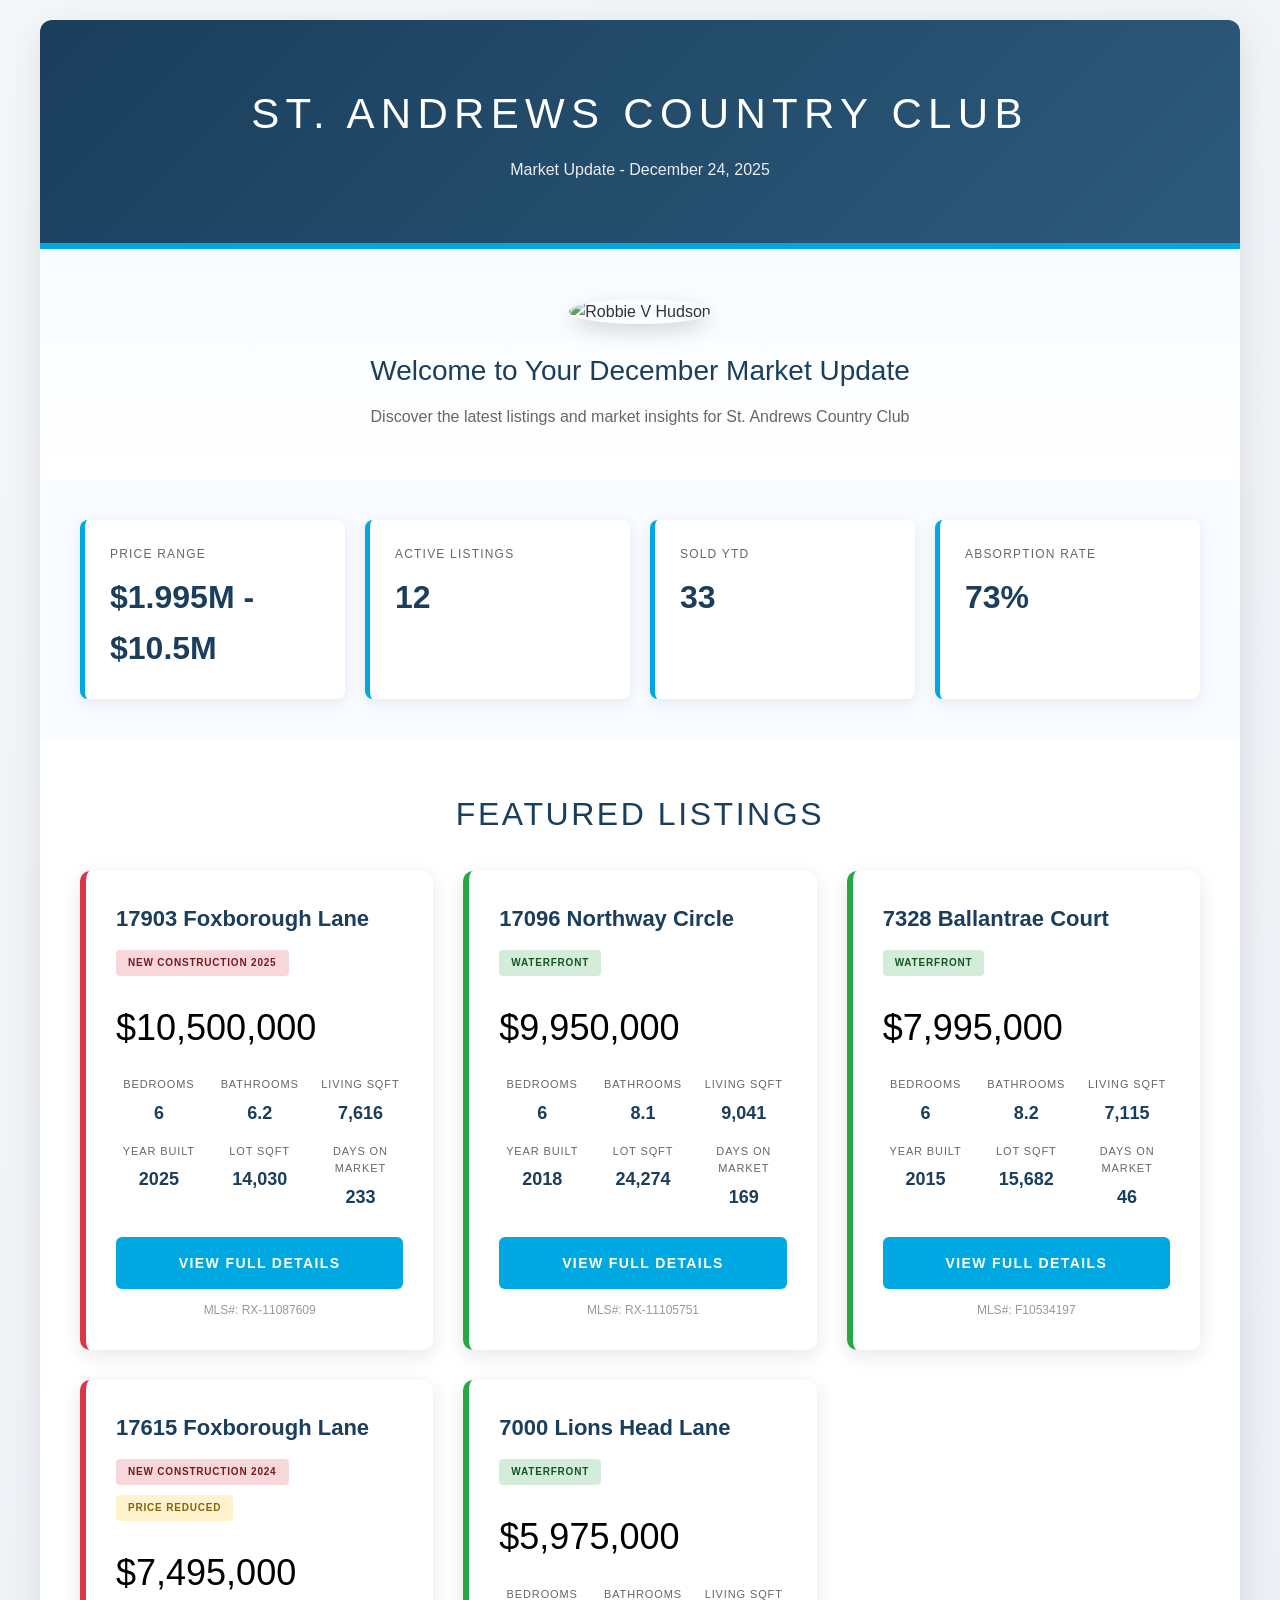
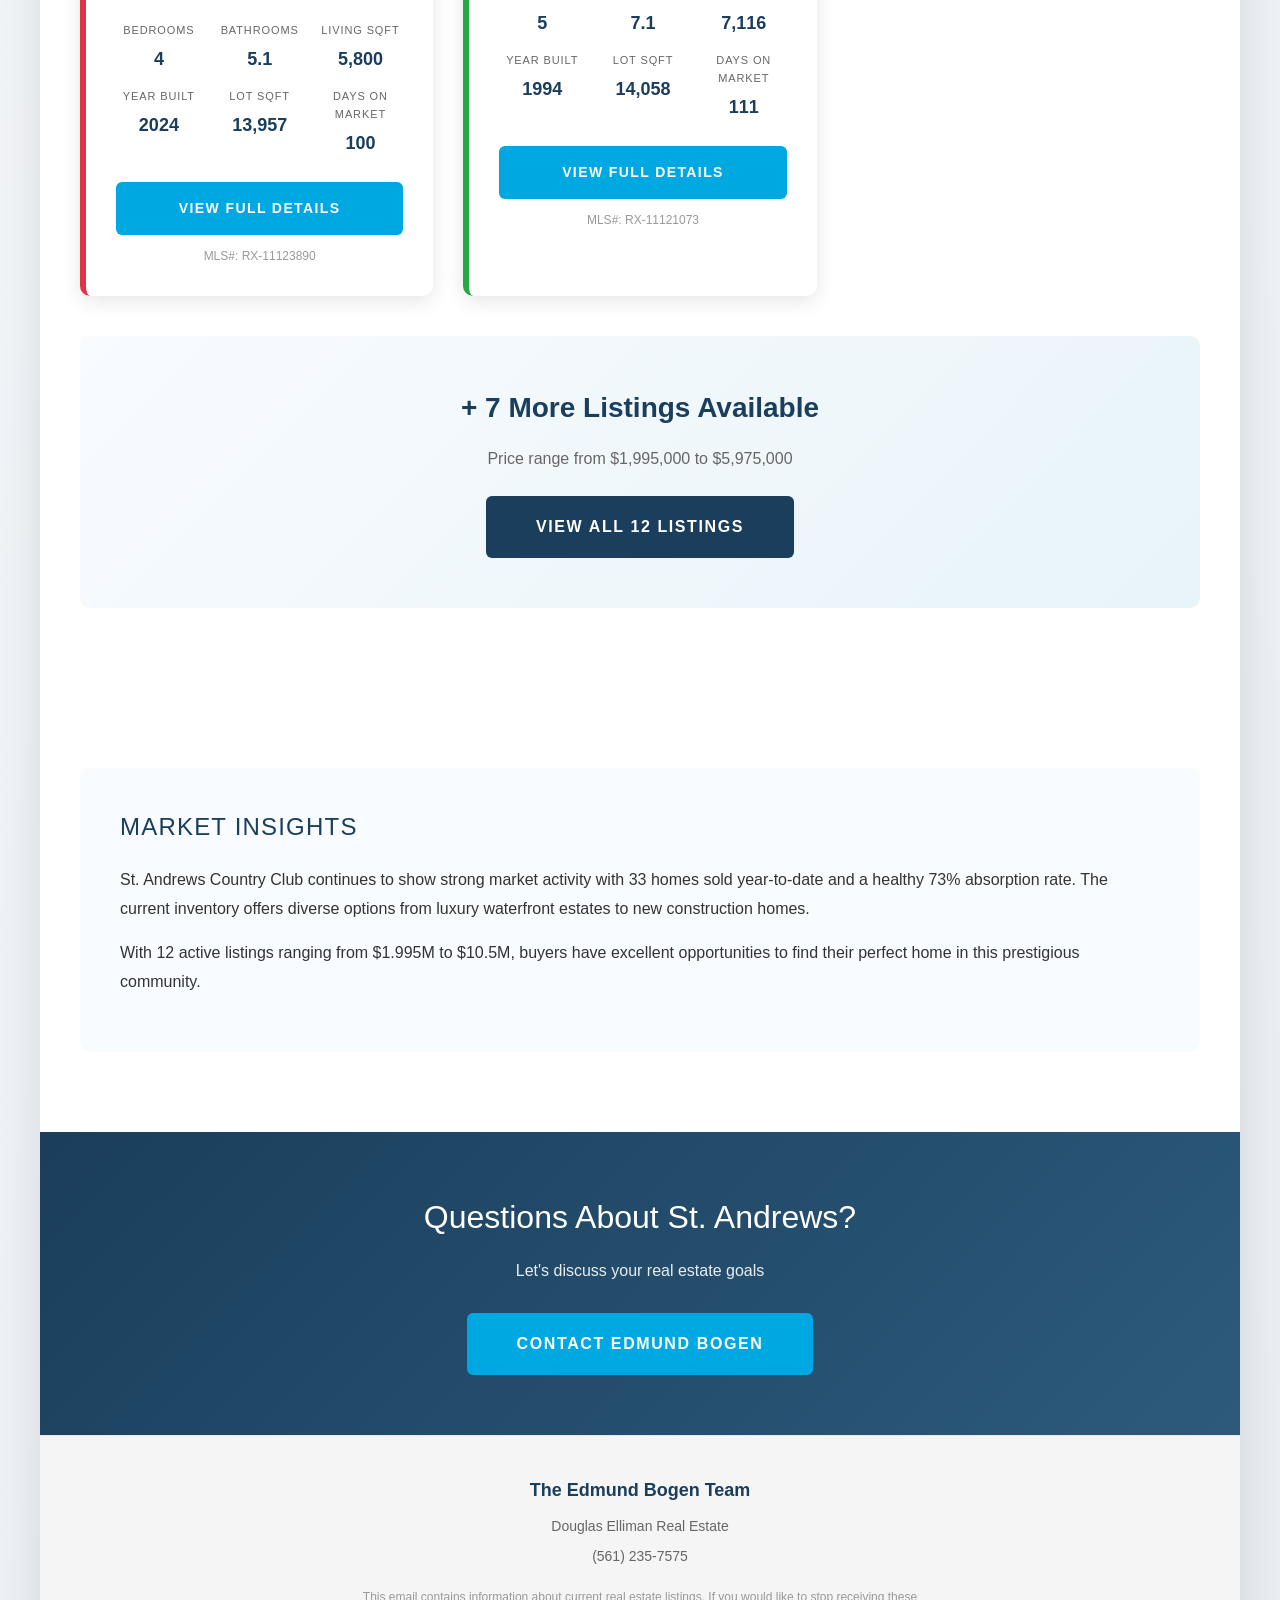
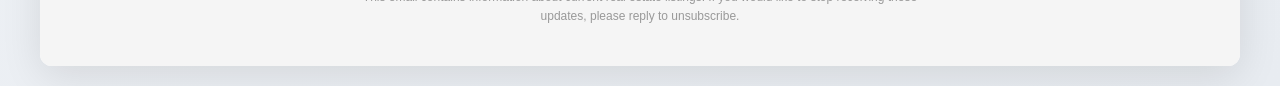
==== docs/index.html @ d5a3d848 "Add docs folder for GitHub Pages hosting" ====
<!DOCTYPE html>
<html lang="en">
<head>
    <meta charset="UTF-8">
    <meta name="viewport" content="width=device-width, initial-scale=1.0">
    <title>St. Andrews Country Club - December Market Update | Edmund Bogen Team</title>
    <style>
        * {
            margin: 0;
            padding: 0;
            box-sizing: border-box;
        }

        body {
            font-family: -apple-system, BlinkMacSystemFont, 'Segoe UI', Roboto, 'Helvetica Neue', Arial, sans-serif;
            background: linear-gradient(135deg, #f5f7fa 0%, #e8ecf1 100%);
            color: #333;
            line-height: 1.6;
            padding: 20px;
        }

        .container {
            max-width: 1200px;
            margin: 0 auto;
            background: #ffffff;
            box-shadow: 0 10px 40px rgba(0,0,0,0.1);
            border-radius: 12px;
            overflow: hidden;
        }

        header {
            background: linear-gradient(135deg, #1a3e5c 0%, #2d5a7b 100%);
            color: #ffffff;
            padding: 60px 40px;
            text-align: center;
            border-bottom: 6px solid #00a8e1;
        }

        header h1 {
            font-size: 42px;
            font-weight: 300;
            text-transform: uppercase;
            letter-spacing: 0.15em;
            margin-bottom: 10px;
        }

        header p {
            font-size: 16px;
            opacity: 0.9;
        }

        .hero {
            background: linear-gradient(to bottom, #f8fbff 0%, #ffffff 100%);
            padding: 50px 40px;
            text-align: center;
        }

        .hero img {
            width: 200px;
            height: 200px;
            border-radius: 50%;
            object-fit: cover;
            margin-bottom: 25px;
            box-shadow: 0 8px 20px rgba(0,0,0,0.15);
        }

        .hero h2 {
            color: #1a3e5c;
            font-size: 28px;
            font-weight: 500;
            margin-bottom: 10px;
        }

        .hero p {
            color: #666;
            font-size: 16px;
        }

        .stats {
            display: grid;
            grid-template-columns: repeat(auto-fit, minmax(250px, 1fr));
            gap: 20px;
            padding: 40px;
            background: #f8fbff;
        }

        .stat-card {
            background: #ffffff;
            padding: 25px;
            border-radius: 8px;
            border-left: 5px solid #00a8e1;
            box-shadow: 0 4px 15px rgba(0,0,0,0.08);
            transition: transform 0.3s ease, box-shadow 0.3s ease;
        }

        .stat-card:hover {
            transform: translateY(-5px);
            box-shadow: 0 8px 25px rgba(0,0,0,0.12);
        }

        .stat-label {
            color: #666;
            font-size: 12px;
            text-transform: uppercase;
            letter-spacing: 0.1em;
            margin-bottom: 8px;
        }

        .stat-value {
            color: #1a3e5c;
            font-size: 32px;
            font-weight: 600;
        }

        .section {
            padding: 50px 40px;
        }

        .section-title {
            color: #1a3e5c;
            font-size: 32px;
            font-weight: 500;
            text-transform: uppercase;
            letter-spacing: 0.08em;
            margin-bottom: 30px;
            text-align: center;
        }

        .listings {
            display: grid;
            grid-template-columns: repeat(auto-fit, minmax(350px, 1fr));
            gap: 30px;
            margin-bottom: 40px;
        }

        .listing-card {
            background: #ffffff;
            border-radius: 10px;
            overflow: hidden;
            box-shadow: 0 5px 20px rgba(0,0,0,0.1);
            transition: transform 0.3s ease, box-shadow 0.3s ease;
            border-left: 6px solid #00a8e1;
        }

        .listing-card.new-construction {
            border-left-color: #dc3545;
        }

        .listing-card.waterfront {
            border-left-color: #28a745;
        }

        .listing-card:hover {
            transform: translateY(-8px);
            box-shadow: 0 12px 35px rgba(0,0,0,0.15);
        }

        .listing-content {
            padding: 30px;
        }

        .listing-address {
            color: #1a3e5c;
            font-size: 22px;
            font-weight: 600;
            margin-bottom: 12px;
        }

        .listing-badges {
            margin-bottom: 15px;
        }

        .badge {
            display: inline-block;
            padding: 5px 12px;
            font-size: 10px;
            font-weight: 600;
            text-transform: uppercase;
            letter-spacing: 0.08em;
            border-radius: 4px;
            margin-right: 8px;
            margin-bottom: 8px;
        }

        .badge.new-construction {
            background-color: #f8d7da;
            color: #721c24;
        }

        .badge.waterfront {
            background-color: #d4edda;
            color: #155724;
        }

        .badge.price-reduced {
            background-color: #fff3cd;
            color: #856404;
        }

        .listing-price {
            color: #000000;
            font-size: 36px;
            font-weight: 300;
            margin-bottom: 20px;
        }

        .listing-details {
            display: grid;
            grid-template-columns: repeat(3, 1fr);
            gap: 15px;
            margin-bottom: 25px;
        }

        .detail {
            text-align: center;
        }

        .detail-label {
            color: #666;
            font-size: 11px;
            text-transform: uppercase;
            letter-spacing: 0.08em;
            margin-bottom: 5px;
        }

        .detail-value {
            color: #1a3e5c;
            font-size: 18px;
            font-weight: 600;
        }

        .listing-btn {
            display: block;
            width: 100%;
            background: #00a8e1;
            color: #ffffff;
            padding: 15px;
            text-align: center;
            text-decoration: none;
            font-size: 14px;
            font-weight: 600;
            text-transform: uppercase;
            letter-spacing: 0.1em;
            border-radius: 6px;
            transition: background 0.3s ease;
        }

        .listing-btn:hover {
            background: #0088b8;
        }

        .listing-mls {
            text-align: center;
            margin-top: 12px;
            color: #999;
            font-size: 12px;
        }

        .cta-section {
            background: linear-gradient(135deg, #f8fbff 0%, #e8f4f8 100%);
            text-align: center;
            padding: 50px 40px;
            border-radius: 10px;
            margin: 30px 0;
        }

        .cta-section h3 {
            color: #1a3e5c;
            font-size: 28px;
            margin-bottom: 15px;
        }

        .cta-section p {
            color: #666;
            font-size: 16px;
            margin-bottom: 25px;
        }

        .cta-btn {
            display: inline-block;
            background: #1a3e5c;
            color: #ffffff;
            padding: 18px 50px;
            text-decoration: none;
            font-size: 16px;
            font-weight: 600;
            text-transform: uppercase;
            letter-spacing: 0.1em;
            border-radius: 6px;
            transition: background 0.3s ease;
        }

        .cta-btn:hover {
            background: #2d5a7b;
        }

        .insights {
            background: #f8fbff;
            padding: 40px;
            border-radius: 10px;
            margin: 30px 0;
        }

        .insights h3 {
            color: #1a3e5c;
            font-size: 24px;
            font-weight: 500;
            margin-bottom: 20px;
            text-transform: uppercase;
            letter-spacing: 0.05em;
        }

        .insights p {
            color: #333;
            font-size: 16px;
            line-height: 1.8;
            margin-bottom: 15px;
        }

        .contact-section {
            background: linear-gradient(135deg, #1a3e5c 0%, #2d5a7b 100%);
            color: #ffffff;
            text-align: center;
            padding: 60px 40px;
        }

        .contact-section h3 {
            font-size: 32px;
            font-weight: 400;
            margin-bottom: 15px;
        }

        .contact-section p {
            font-size: 16px;
            opacity: 0.9;
            margin-bottom: 30px;
        }

        .contact-btn {
            display: inline-block;
            background: #00a8e1;
            color: #ffffff;
            padding: 18px 50px;
            text-decoration: none;
            font-size: 16px;
            font-weight: 600;
            text-transform: uppercase;
            letter-spacing: 0.1em;
            border-radius: 6px;
            transition: background 0.3s ease;
        }

        .contact-btn:hover {
            background: #0088b8;
        }

        footer {
            background: #f5f5f5;
            text-align: center;
            padding: 40px;
            border-top: 1px solid #e8e8e8;
        }

        footer .team-name {
            color: #1a3e5c;
            font-size: 18px;
            font-weight: 600;
            margin-bottom: 10px;
        }

        footer .company,
        footer .phone {
            color: #666;
            font-size: 14px;
            margin-bottom: 8px;
        }

        footer .disclaimer {
            color: #999;
            font-size: 12px;
            line-height: 1.6;
            margin-top: 20px;
            max-width: 600px;
            margin-left: auto;
            margin-right: auto;
        }

        @media (max-width: 768px) {
            header h1 {
                font-size: 28px;
            }

            .section-title {
                font-size: 24px;
            }

            .listings {
                grid-template-columns: 1fr;
            }

            .stats {
                grid-template-columns: 1fr;
            }

            .listing-details {
                grid-template-columns: repeat(2, 1fr);
            }

            .section {
                padding: 30px 20px;
            }

            header,
            .hero {
                padding: 40px 20px;
            }
        }
    </style>
</head>
<body>
    <div class="container">
        <header>
            <h1>St. Andrews Country Club</h1>
            <p>Market Update - December 24, 2025</p>
        </header>

        <section class="hero">
            <img src="https://raw.githubusercontent.com/nicole426/first_repository/claude/st-andrews-listings-page-2iuoR/images/robbievhudson.jpg" alt="Robbie V Hudson">
            <h2>Welcome to Your December Market Update</h2>
            <p>Discover the latest listings and market insights for St. Andrews Country Club</p>
        </section>

        <section class="stats">
            <div class="stat-card">
                <div class="stat-label">Price Range</div>
                <div class="stat-value">$1.995M - $10.5M</div>
            </div>
            <div class="stat-card">
                <div class="stat-label">Active Listings</div>
                <div class="stat-value">12</div>
            </div>
            <div class="stat-card">
                <div class="stat-label">Sold YTD</div>
                <div class="stat-value">33</div>
            </div>
            <div class="stat-card">
                <div class="stat-label">Absorption Rate</div>
                <div class="stat-value">73%</div>
            </div>
        </section>

        <section class="section">
            <h2 class="section-title">Featured Listings</h2>

            <div class="listings">
                <!-- Listing 1 -->
                <div class="listing-card new-construction">
                    <div class="listing-content">
                        <h3 class="listing-address">17903 Foxborough Lane</h3>
                        <div class="listing-badges">
                            <span class="badge new-construction">New Construction 2025</span>
                        </div>
                        <div class="listing-price">$10,500,000</div>
                        <div class="listing-details">
                            <div class="detail">
                                <div class="detail-label">Bedrooms</div>
                                <div class="detail-value">6</div>
                            </div>
                            <div class="detail">
                                <div class="detail-label">Bathrooms</div>
                                <div class="detail-value">6.2</div>
                            </div>
                            <div class="detail">
                                <div class="detail-label">Living SqFt</div>
                                <div class="detail-value">7,616</div>
                            </div>
                            <div class="detail">
                                <div class="detail-label">Year Built</div>
                                <div class="detail-value">2025</div>
                            </div>
                            <div class="detail">
                                <div class="detail-label">Lot SqFt</div>
                                <div class="detail-value">14,030</div>
                            </div>
                            <div class="detail">
                                <div class="detail-label">Days on Market</div>
                                <div class="detail-value">233</div>
                            </div>
                        </div>
                        <a href="https://www.flexmls.com/cgi-bin/mainmenu.cgi?cmd=url+other/run_public_link.html&public_link_tech_id=1wpl20iqy4vt&s=15&cid=1" class="listing-btn">View Full Details</a>
                        <div class="listing-mls">MLS#: RX-11087609</div>
                    </div>
                </div>

                <!-- Listing 2 -->
                <div class="listing-card waterfront">
                    <div class="listing-content">
                        <h3 class="listing-address">17096 Northway Circle</h3>
                        <div class="listing-badges">
                            <span class="badge waterfront">Waterfront</span>
                        </div>
                        <div class="listing-price">$9,950,000</div>
                        <div class="listing-details">
                            <div class="detail">
                                <div class="detail-label">Bedrooms</div>
                                <div class="detail-value">6</div>
                            </div>
                            <div class="detail">
                                <div class="detail-label">Bathrooms</div>
                                <div class="detail-value">8.1</div>
                            </div>
                            <div class="detail">
                                <div class="detail-label">Living SqFt</div>
                                <div class="detail-value">9,041</div>
                            </div>
                            <div class="detail">
                                <div class="detail-label">Year Built</div>
                                <div class="detail-value">2018</div>
                            </div>
                            <div class="detail">
                                <div class="detail-label">Lot SqFt</div>
                                <div class="detail-value">24,274</div>
                            </div>
                            <div class="detail">
                                <div class="detail-label">Days on Market</div>
                                <div class="detail-value">169</div>
                            </div>
                        </div>
                        <a href="https://www.flexmls.com/cgi-bin/mainmenu.cgi?cmd=url+other/run_public_link.html&public_link_tech_id=1wpl20hthl5k&s=15&cid=1" class="listing-btn">View Full Details</a>
                        <div class="listing-mls">MLS#: RX-11105751</div>
                    </div>
                </div>

                <!-- Listing 3 -->
                <div class="listing-card waterfront">
                    <div class="listing-content">
                        <h3 class="listing-address">7328 Ballantrae Court</h3>
                        <div class="listing-badges">
                            <span class="badge waterfront">Waterfront</span>
                        </div>
                        <div class="listing-price">$7,995,000</div>
                        <div class="listing-details">
                            <div class="detail">
                                <div class="detail-label">Bedrooms</div>
                                <div class="detail-value">6</div>
                            </div>
                            <div class="detail">
                                <div class="detail-label">Bathrooms</div>
                                <div class="detail-value">8.2</div>
                            </div>
                            <div class="detail">
                                <div class="detail-label">Living SqFt</div>
                                <div class="detail-value">7,115</div>
                            </div>
                            <div class="detail">
                                <div class="detail-label">Year Built</div>
                                <div class="detail-value">2015</div>
                            </div>
                            <div class="detail">
                                <div class="detail-label">Lot SqFt</div>
                                <div class="detail-value">15,682</div>
                            </div>
                            <div class="detail">
                                <div class="detail-label">Days on Market</div>
                                <div class="detail-value">46</div>
                            </div>
                        </div>
                        <a href="https://www.flexmls.com/cgi-bin/mainmenu.cgi?cmd=url+other/run_public_link.html&public_link_tech_id=1wpl2103fpm4&s=15&cid=1" class="listing-btn">View Full Details</a>
                        <div class="listing-mls">MLS#: F10534197</div>
                    </div>
                </div>

                <!-- Listing 4 -->
                <div class="listing-card new-construction">
                    <div class="listing-content">
                        <h3 class="listing-address">17615 Foxborough Lane</h3>
                        <div class="listing-badges">
                            <span class="badge new-construction">New Construction 2024</span>
                            <span class="badge price-reduced">Price Reduced</span>
                        </div>
                        <div class="listing-price">$7,495,000</div>
                        <div class="listing-details">
                            <div class="detail">
                                <div class="detail-label">Bedrooms</div>
                                <div class="detail-value">4</div>
                            </div>
                            <div class="detail">
                                <div class="detail-label">Bathrooms</div>
                                <div class="detail-value">5.1</div>
                            </div>
                            <div class="detail">
                                <div class="detail-label">Living SqFt</div>
                                <div class="detail-value">5,800</div>
                            </div>
                            <div class="detail">
                                <div class="detail-label">Year Built</div>
                                <div class="detail-value">2024</div>
                            </div>
                            <div class="detail">
                                <div class="detail-label">Lot SqFt</div>
                                <div class="detail-value">13,957</div>
                            </div>
                            <div class="detail">
                                <div class="detail-label">Days on Market</div>
                                <div class="detail-value">100</div>
                            </div>
                        </div>
                        <a href="https://www.flexmls.com/cgi-bin/mainmenu.cgi?cmd=url+other/run_public_link.html&public_link_tech_id=1wpl20h578g1&s=15&cid=1" class="listing-btn">View Full Details</a>
                        <div class="listing-mls">MLS#: RX-11123890</div>
                    </div>
                </div>

                <!-- Listing 5 -->
                <div class="listing-card waterfront">
                    <div class="listing-content">
                        <h3 class="listing-address">7000 Lions Head Lane</h3>
                        <div class="listing-badges">
                            <span class="badge waterfront">Waterfront</span>
                        </div>
                        <div class="listing-price">$5,975,000</div>
                        <div class="listing-details">
                            <div class="detail">
                                <div class="detail-label">Bedrooms</div>
                                <div class="detail-value">5</div>
                            </div>
                            <div class="detail">
                                <div class="detail-label">Bathrooms</div>
                                <div class="detail-value">7.1</div>
                            </div>
                            <div class="detail">
                                <div class="detail-label">Living SqFt</div>
                                <div class="detail-value">7,116</div>
                            </div>
                            <div class="detail">
                                <div class="detail-label">Year Built</div>
                                <div class="detail-value">1994</div>
                            </div>
                            <div class="detail">
                                <div class="detail-label">Lot SqFt</div>
                                <div class="detail-value">14,058</div>
                            </div>
                            <div class="detail">
                                <div class="detail-label">Days on Market</div>
                                <div class="detail-value">111</div>
                            </div>
                        </div>
                        <a href="https://www.flexmls.com/cgi-bin/mainmenu.cgi?cmd=url+other/run_public_link.html&public_link_tech_id=1wpl20ficw60&s=15&cid=1" class="listing-btn">View Full Details</a>
                        <div class="listing-mls">MLS#: RX-11121073</div>
                    </div>
                </div>
            </div>

            <div class="cta-section">
                <h3>+ 7 More Listings Available</h3>
                <p>Price range from $1,995,000 to $5,975,000</p>
                <a href="https://bogenhomes.com/contact/" class="cta-btn">View All 12 Listings</a>
            </div>
        </section>

        <section class="section">
            <div class="insights">
                <h3>Market Insights</h3>
                <p>St. Andrews Country Club continues to show strong market activity with 33 homes sold year-to-date and a healthy 73% absorption rate. The current inventory offers diverse options from luxury waterfront estates to new construction homes.</p>
                <p>With 12 active listings ranging from $1.995M to $10.5M, buyers have excellent opportunities to find their perfect home in this prestigious community.</p>
            </div>
        </section>

        <section class="contact-section">
            <h3>Questions About St. Andrews?</h3>
            <p>Let's discuss your real estate goals</p>
            <a href="https://bogenhomes.com/contact/" class="contact-btn">Contact Edmund Bogen</a>
        </section>

        <footer>
            <div class="team-name">The Edmund Bogen Team</div>
            <div class="company">Douglas Elliman Real Estate</div>
            <div class="phone">(561) 235-7575</div>
            <div class="disclaimer">This email contains information about current real estate listings. If you would like to stop receiving these updates, please reply to unsubscribe.</div>
        </footer>
    </div>
</body>
</html>
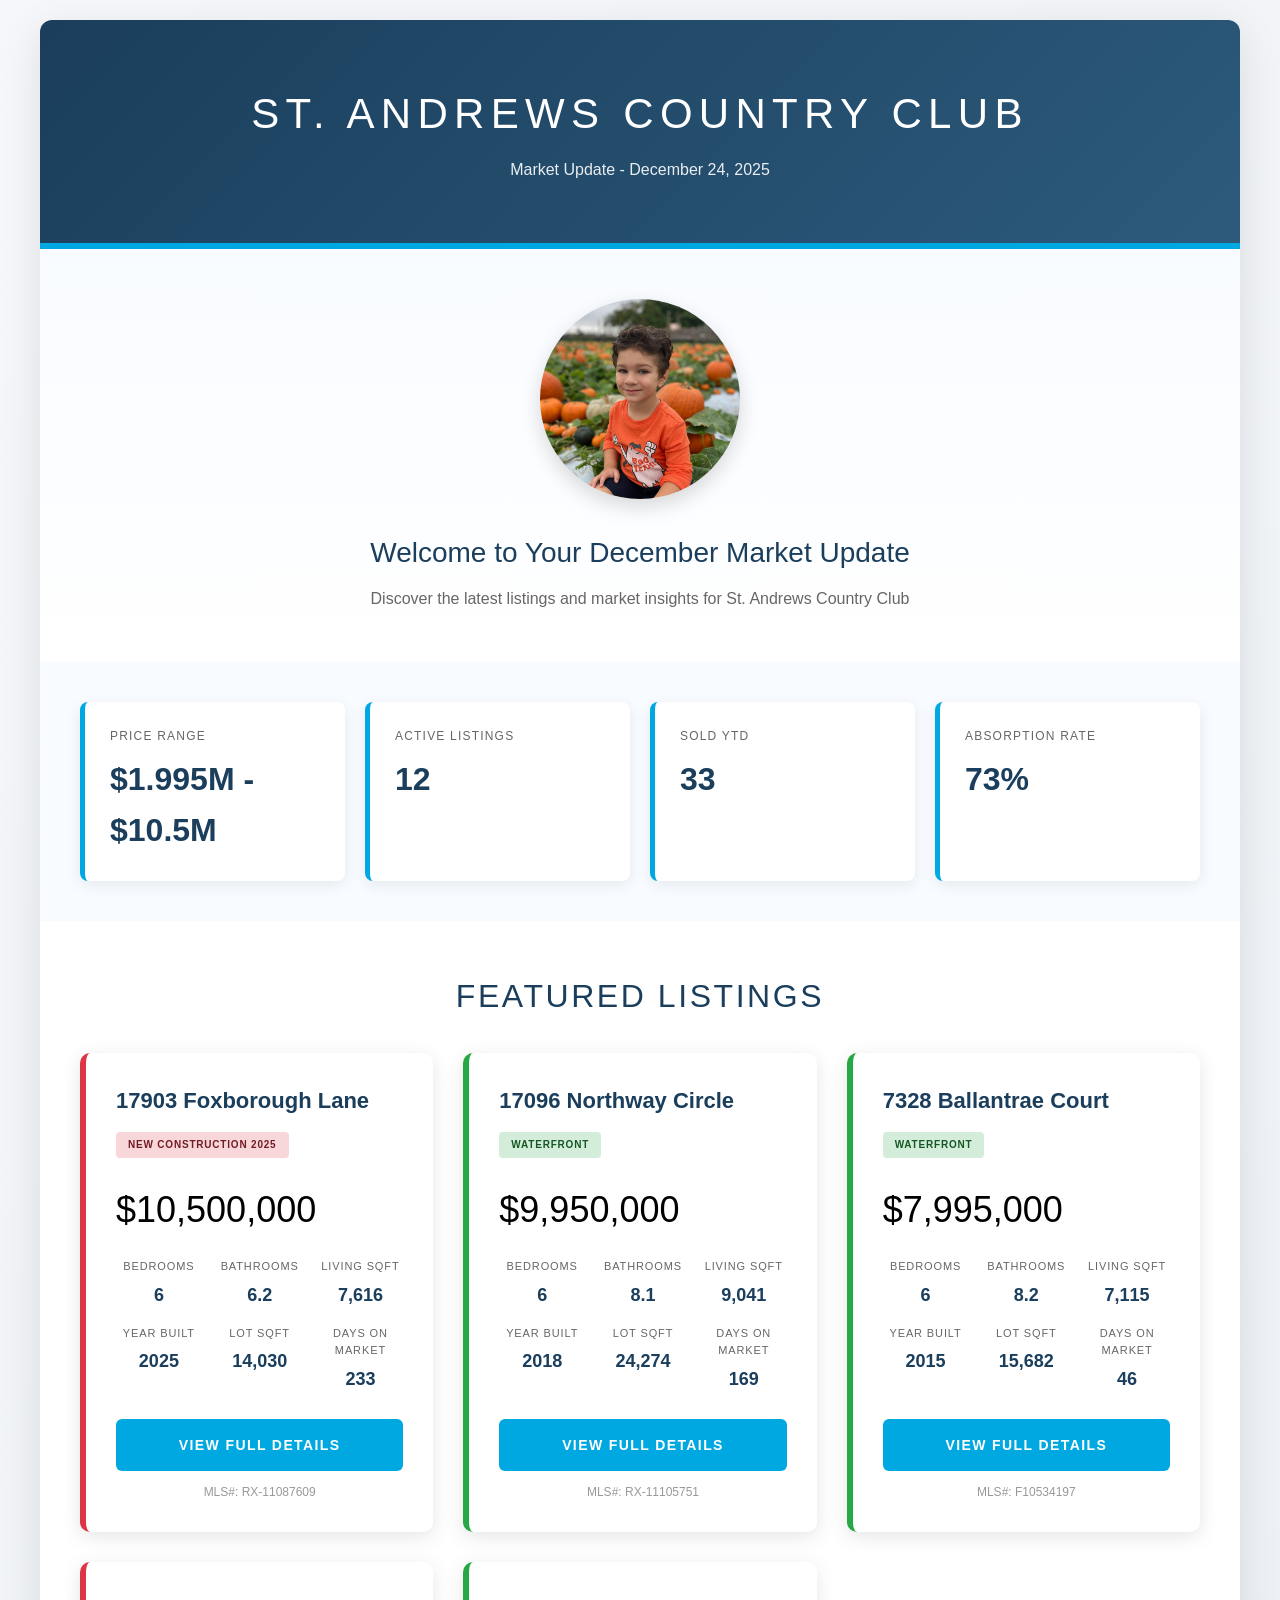
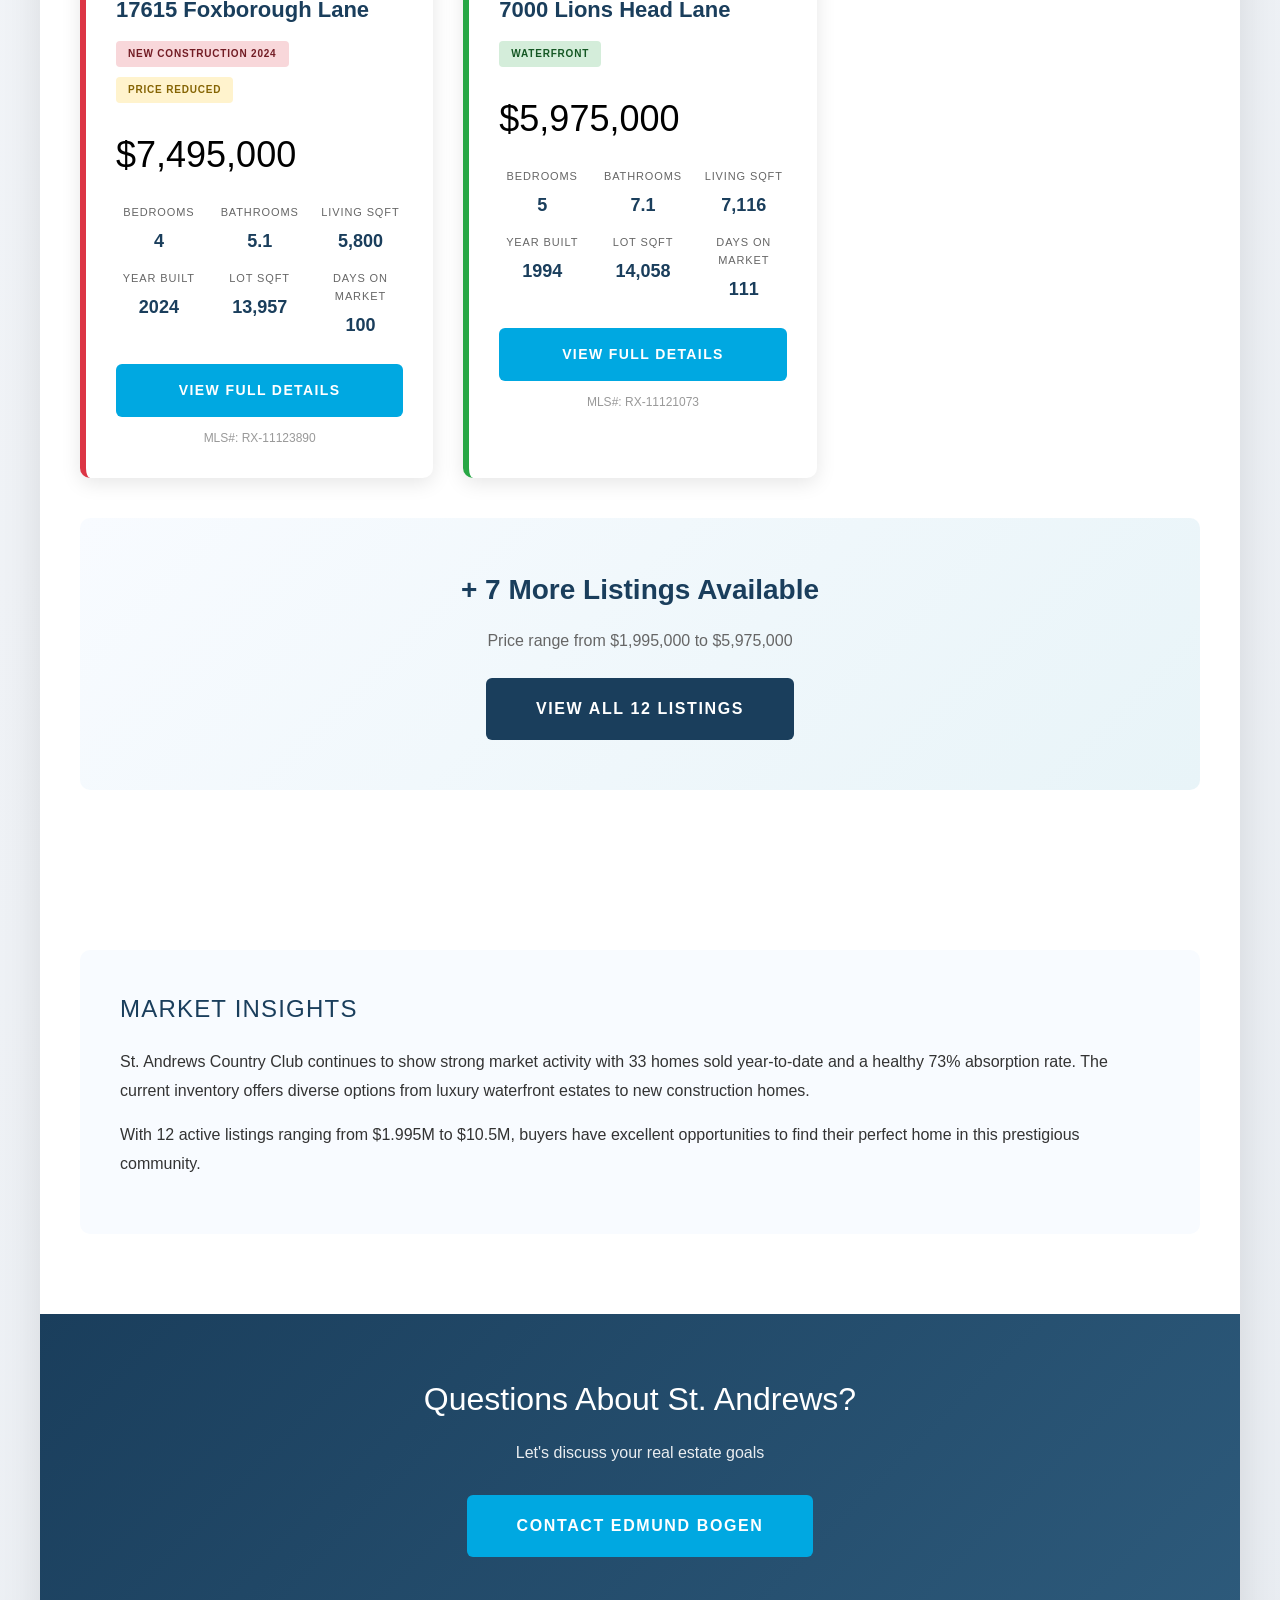
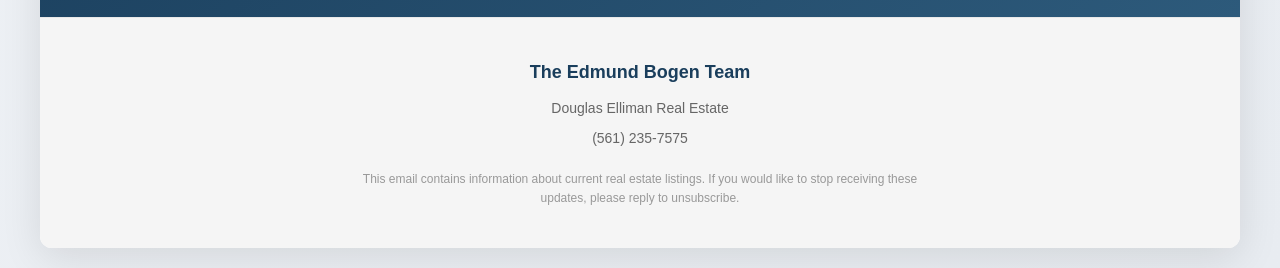
==== commit c77ede03: "Fix image loading - add image to docs/images folder" ====
--- a/docs/index.html
+++ b/docs/index.html
@@ -425,7 +425,7 @@
         </header>
 
         <section class="hero">
-            <img src="https://raw.githubusercontent.com/nicole426/first_repository/claude/st-andrews-listings-page-2iuoR/images/robbievhudson.jpg" alt="Robbie V Hudson">
+            <img src="images/robbievhudson.jpg" alt="Robbie V Hudson">
             <h2>Welcome to Your December Market Update</h2>
             <p>Discover the latest listings and market insights for St. Andrews Country Club</p>
         </section>
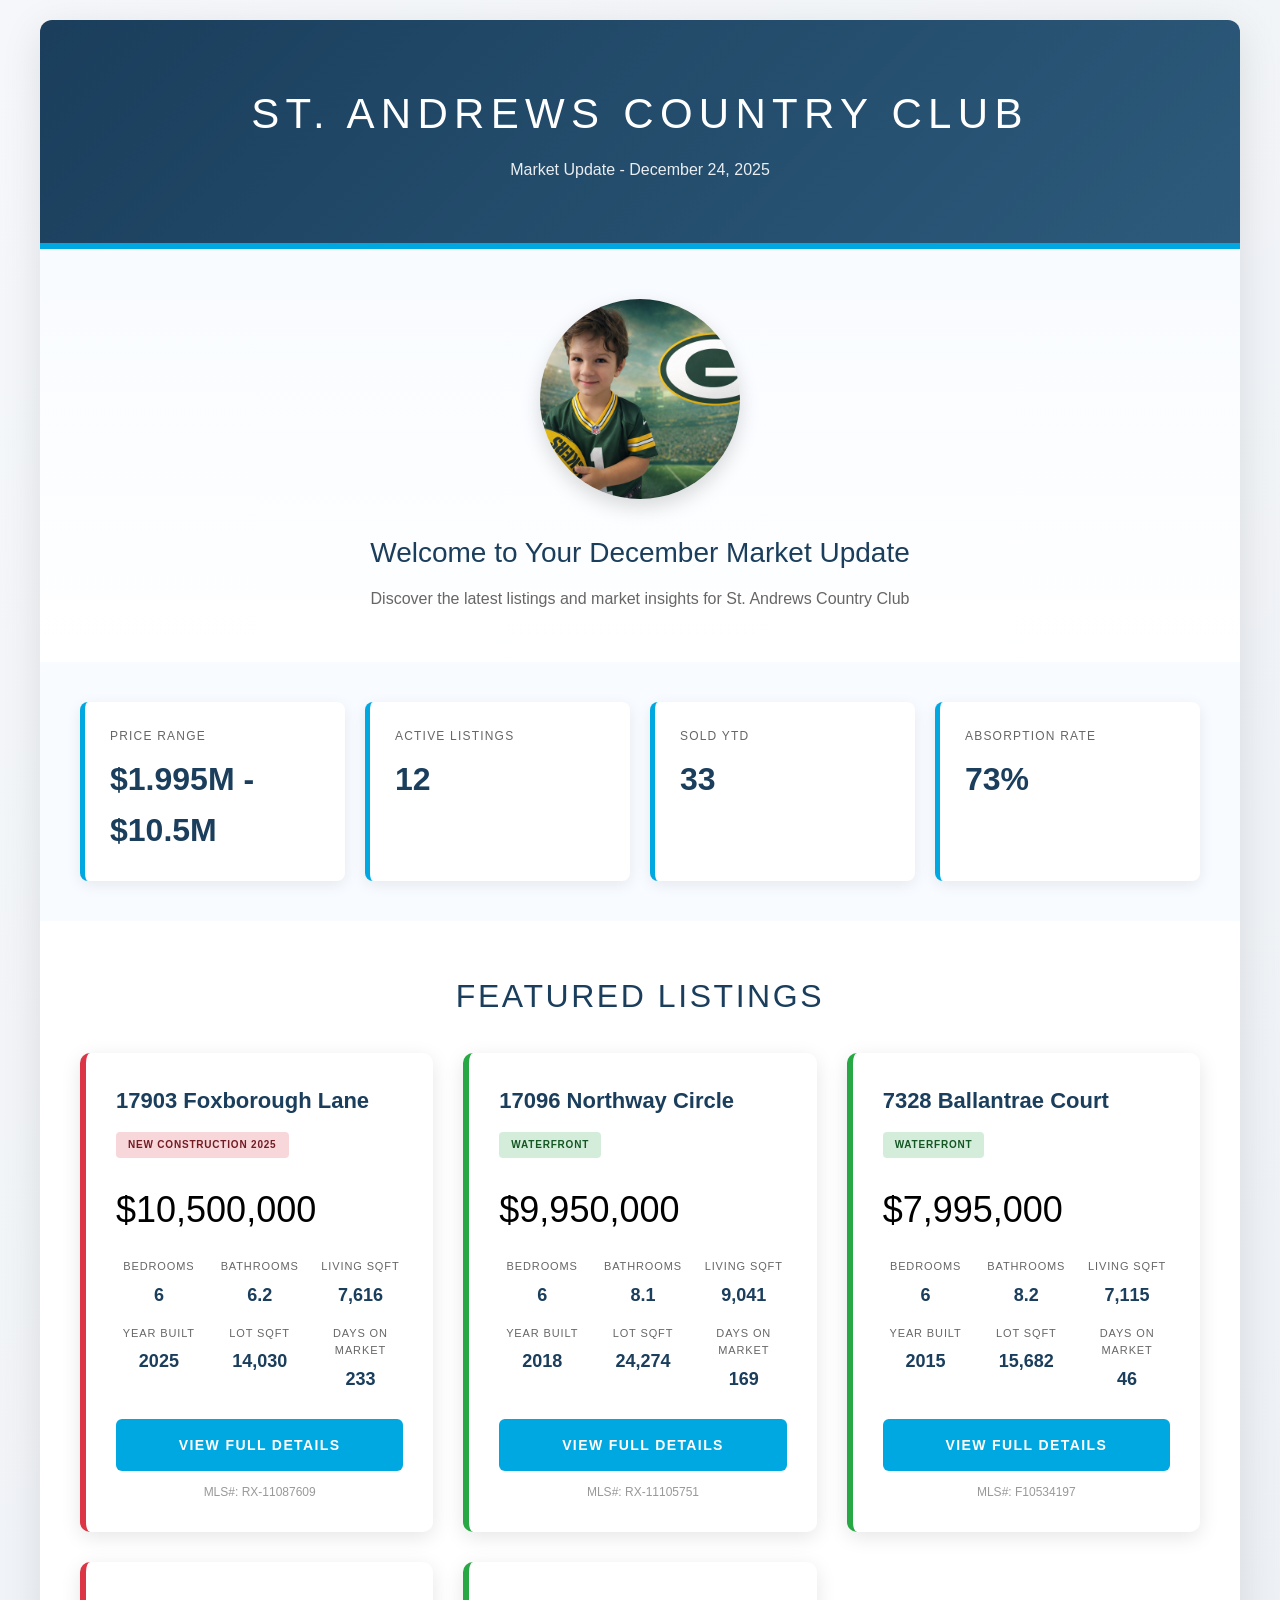
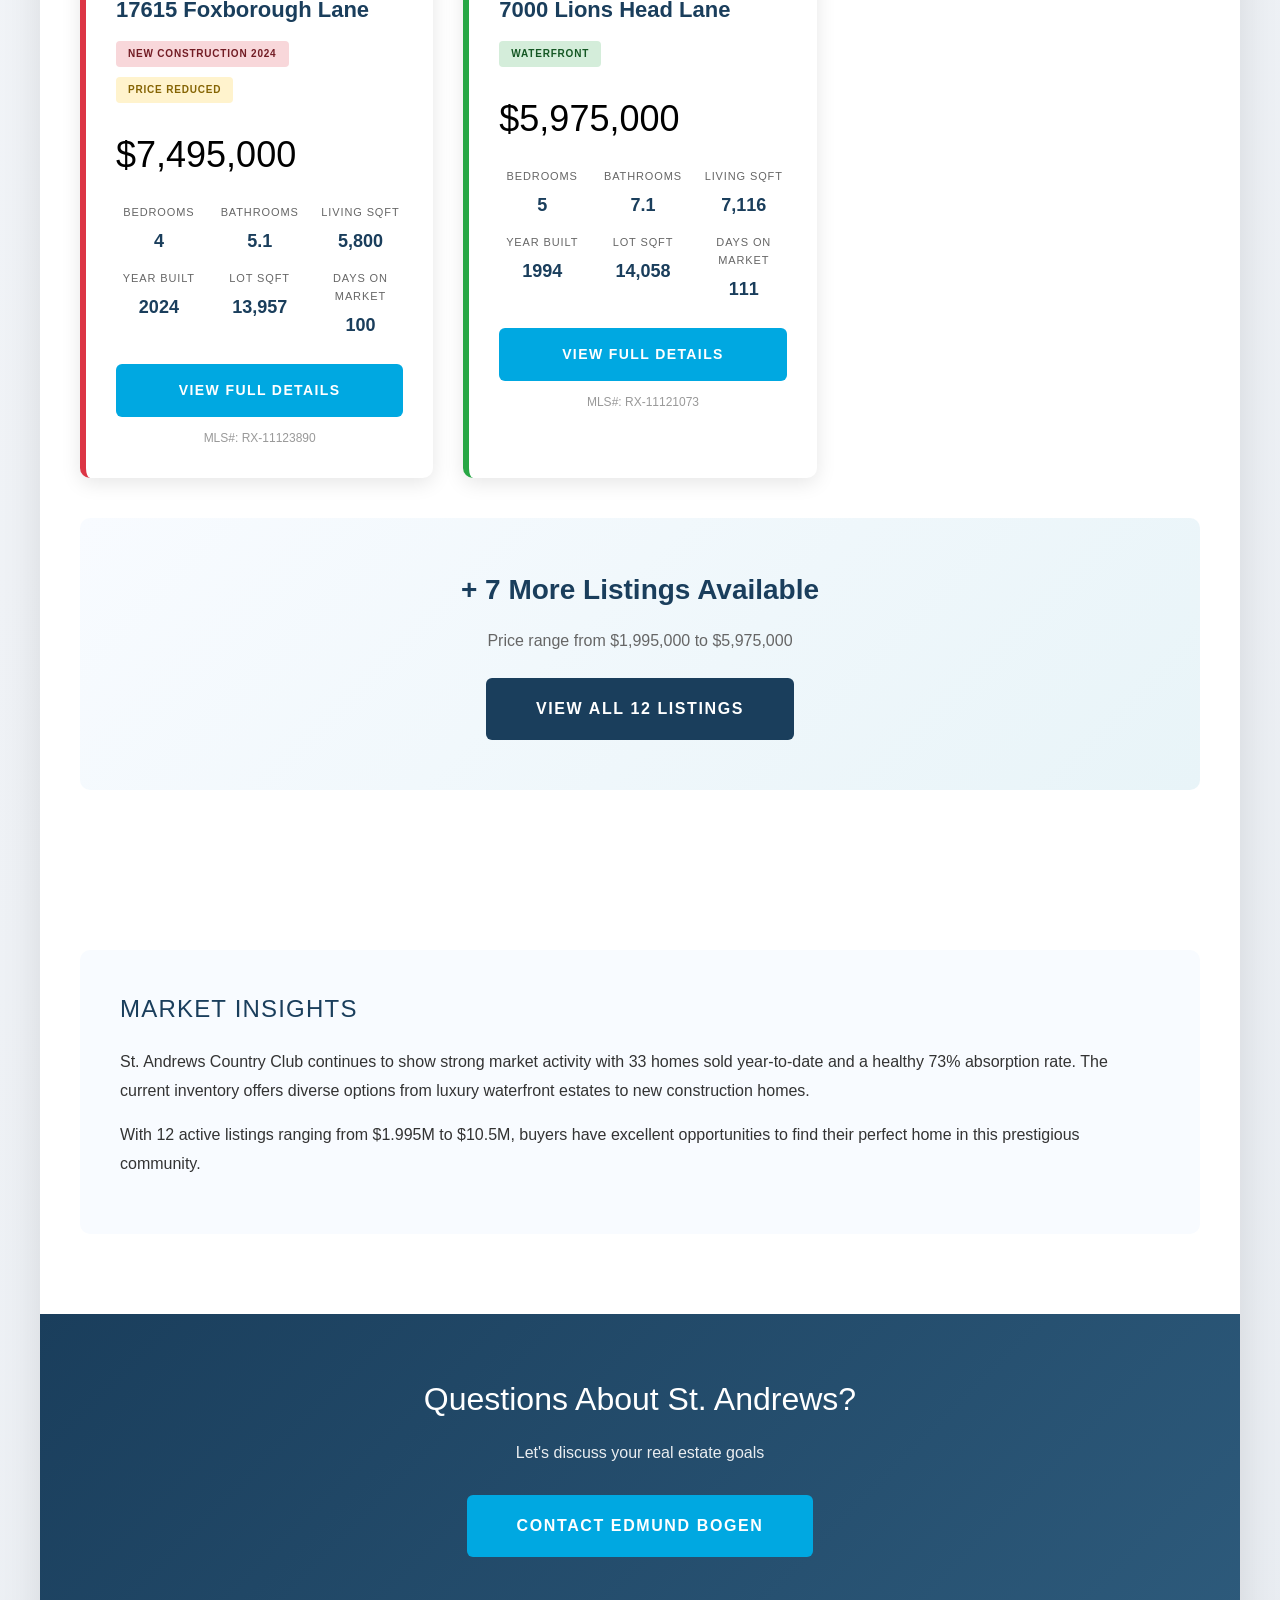
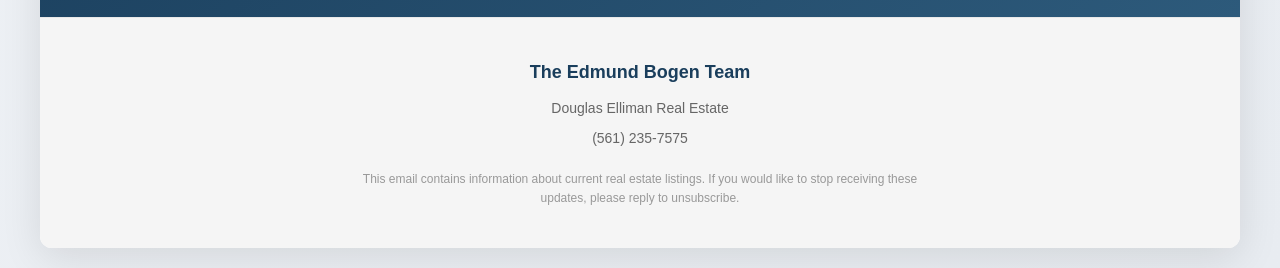
==== commit 09d53187: "Replace Robbie V Hudson image with Packers Fan image" ====
--- a/docs/index.html
+++ b/docs/index.html
@@ -425,7 +425,7 @@
         </header>
 
         <section class="hero">
-            <img src="images/robbievhudson.jpg" alt="Robbie V Hudson">
+            <img src="images/packersfan.jpg" alt="Packers Fan">
             <h2>Welcome to Your December Market Update</h2>
             <p>Discover the latest listings and market insights for St. Andrews Country Club</p>
         </section>
